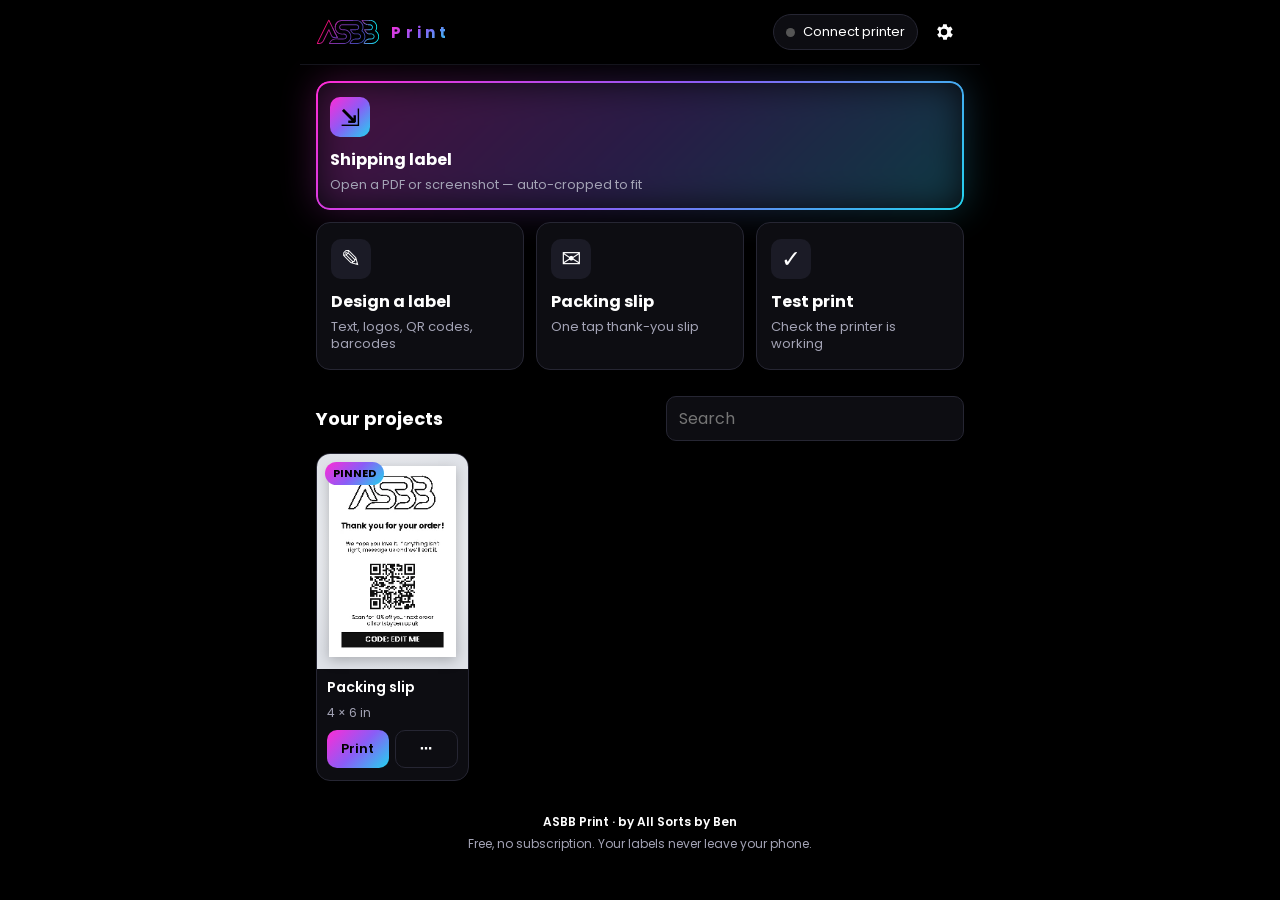
==== index.html @ d699a54e "ASBB Print v1.0.0: Bluetooth label printing, auto-crop, designer, projects Co-Authored-By: Claude Op" ====
<!doctype html>
<html lang="en-GB">
<head>
  <meta charset="utf-8">
  <meta name="viewport" content="width=device-width, initial-scale=1, viewport-fit=cover">
  <title>ASBB Print</title>
  <meta name="description" content="Free label printing for Phomemo PM-241 and other TSPL thermal printers. Auto-crop shipping labels, design labels and save projects. No subscription. By All Sorts by Ben.">
  <meta name="theme-color" content="#000000">
  <link rel="manifest" href="manifest.webmanifest">
  <link rel="icon" href="img/icon-192.png">
  <link rel="apple-touch-icon" href="img/apple-touch-icon.png">
  <link rel="preconnect" href="https://fonts.googleapis.com">
  <link rel="preconnect" href="https://fonts.gstatic.com" crossorigin>
  <link href="https://fonts.googleapis.com/css2?family=Poppins:ital,wght@0,400;0,600;0,700;1,400;1,700&display=swap" rel="stylesheet">
  <link rel="stylesheet" href="css/app.css">
  <script src="vendor/qrcode.js" defer></script>
  <script src="vendor/JsBarcode.all.min.js" defer></script>
  <script type="module" src="js/app.js"></script>
</head>
<body>
  <header class="topbar">
    <button class="brand" id="homeBtn" aria-label="ASBB Print home">
      <img src="img/asbb-logo.svg" alt="ASBB" class="brand-logo">
      <span class="brand-word">Print</span>
    </button>
    <div class="topbar-actions">
      <button class="chip" id="printerChip" aria-label="Printer connection"><span class="dot"></span><span class="chip-text">Connect printer</span></button>
      <button class="icon-btn" id="settingsBtn" aria-label="Settings">
        <svg viewBox="0 0 24 24" width="22" height="22" aria-hidden="true"><path fill="currentColor" d="M19.4 13a7.5 7.5 0 0 0 0-2l2-1.6-2-3.4-2.4 1a7 7 0 0 0-1.7-1L15 3.5h-4l-.4 2.5a7 7 0 0 0-1.7 1l-2.4-1-2 3.4L6.6 11a7.5 7.5 0 0 0 0 2l-2 1.6 2 3.4 2.4-1a7 7 0 0 0 1.7 1l.4 2.5h4l.4-2.5a7 7 0 0 0 1.7-1l2.4 1 2-3.4zM12 15.5a3.5 3.5 0 1 1 0-7 3.5 3.5 0 0 1 0 7z"/></svg>
      </button>
    </div>
  </header>

  <div id="notice" class="notice" hidden></div>

  <!-- HOME -->
  <main id="view-home" class="view">
    <section class="actions">
      <button class="action neon" id="actLabel">
        <span class="action-icon">⇲</span>
        <span class="action-title">Shipping label</span>
        <span class="action-sub">Open a PDF or screenshot — auto-cropped to fit</span>
      </button>
      <button class="action" id="actDesign">
        <span class="action-icon">✎</span>
        <span class="action-title">Design a label</span>
        <span class="action-sub">Text, logos, QR codes, barcodes</span>
      </button>
      <button class="action" id="actSlip">
        <span class="action-icon">✉</span>
        <span class="action-title">Packing slip</span>
        <span class="action-sub">One tap thank-you slip</span>
      </button>
      <button class="action" id="actTest">
        <span class="action-icon">✓</span>
        <span class="action-title">Test print</span>
        <span class="action-sub">Check the printer is working</span>
      </button>
    </section>
    <input type="file" id="fileInput" accept="application/pdf,image/*" hidden>

    <div id="installBanner" class="install-banner" hidden>
      <span>Add ASBB Print to your home screen for one-tap access.</span>
      <button class="btn small" id="installBtn">Install</button>
    </div>
    <div id="backupBanner" class="install-banner" hidden>
      <span>You've saved new projects. Back them up so they're safe if Chrome data is cleared.</span>
      <button class="btn small" id="backupNowBtn">Back up</button>
    </div>

    <section class="projects">
      <div class="section-head">
        <h2>Your projects</h2>
        <input type="search" id="projectSearch" placeholder="Search" aria-label="Search projects">
      </div>
      <div id="projectGrid" class="grid"></div>
      <p id="projectsEmpty" class="empty" hidden>Saved labels show here. Open one and tap <b>Print</b> to print it again in seconds.</p>
    </section>

    <footer class="foot">
      <a href="https://allsortsbyben.co.uk" target="_blank" rel="noopener">ASBB Print · by All Sorts by Ben</a>
      <span>Free, no subscription. Your labels never leave your phone.</span>
    </footer>
  </main>

  <!-- PRINT / PREVIEW -->
  <main id="view-job" class="view" hidden>
    <div class="subbar">
      <button class="icon-btn" data-back aria-label="Back">‹</button>
      <h1 id="jobTitle">Label</h1>
      <div class="pager" id="pager" hidden>
        <button class="icon-btn" id="pgPrev" aria-label="Previous page">‹</button>
        <span id="pgText">1 / 1</span>
        <button class="icon-btn" id="pgNext" aria-label="Next page">›</button>
      </div>
    </div>
    <div class="stage"><div class="paper"><canvas id="jobCanvas"></canvas></div></div>
    <div id="jobBusy" class="busy" hidden>Working…</div>

    <div class="panel" id="jobControls">
      <label class="field"><span>Label size</span><select id="jobSize"></select></label>
      <div class="field" id="cropField">
        <span>Crop</span>
        <div class="seg" id="cropSeg">
          <button data-v="auto" class="on">Auto</button><button data-v="none">Whole page</button><button data-v="manual">Manual</button>
        </div>
        <div class="row-btns">
          <button class="btn ghost small" id="nextArea">Try next area</button>
          <button class="btn ghost small" id="editCrop">Adjust crop</button>
        </div>
      </div>
      <div class="field" id="rotField">
        <span>Rotate</span>
        <div class="seg" id="rotSeg"><button data-v="auto" class="on">Auto</button><button data-v="0">0°</button><button data-v="90">90°</button><button data-v="180">180°</button><button data-v="270">270°</button></div>
      </div>
      <div class="field" id="fitField">
        <span>Fit</span>
        <div class="seg" id="fitSeg"><button data-v="fit" class="on">Fit</button><button data-v="fill">Fill</button><button data-v="stretch">Stretch</button></div>
      </div>
      <label class="field" id="marginField"><span>Margin <output id="marginOut">2 mm</output></span><input type="range" id="jobMargin" min="0" max="10" step="0.5" value="2"></label>
      <div class="field">
        <span>Look</span>
        <div class="seg" id="lookSeg"><button data-v="sharp" class="on">Sharp (barcodes)</button><button data-v="photo">Photo</button></div>
      </div>
      <label class="field" id="levelField"><span>Darkness of greys <output id="levelOut">160</output></span><input type="range" id="jobLevel" min="80" max="230" step="5" value="160"></label>
      <div class="field two">
        <label><span>Copies</span>
          <div class="stepper"><button id="cMinus" aria-label="Fewer">−</button><input id="jobCopies" type="number" min="1" max="999" value="1" inputmode="numeric"><button id="cPlus" aria-label="More">+</button></div>
        </label>
        <label id="pagesField"><span>Pages</span><select id="jobPages"><option value="all">All pages</option><option value="current">This page only</option></select></label>
      </div>
      <label class="field"><span>Packing slip after each label</span><select id="jobSlip"><option value="">None</option></select></label>
    </div>
    <div class="dock">
      <button class="btn ghost" id="jobSave">Save project</button>
      <button class="btn primary" id="jobPrint">Print</button>
    </div>
  </main>

  <!-- DESIGNER -->
  <main id="view-design" class="view" hidden>
    <div class="subbar">
      <button class="icon-btn" data-back aria-label="Back">‹</button>
      <input id="dName" class="title-input" value="New label" aria-label="Project name">
      <select id="dSize" class="mini-select" aria-label="Label size"></select>
    </div>
    <div class="stage"><div class="paper"><canvas id="dCanvas"></canvas></div></div>
    <div class="toolbar" id="dTools">
      <button data-add="text">Text</button>
      <button data-add="image">Image</button>
      <button data-add="logo">Logo</button>
      <button data-add="qr">QR</button>
      <button data-add="barcode">Barcode</button>
      <button data-add="rect">Box</button>
      <button data-add="line">Line</button>
      <button id="dData">Data</button>
    </div>
    <input type="file" id="dImageInput" accept="image/*" hidden>
    <input type="file" id="dCsvInput" accept=".csv,text/csv" hidden>
    <div class="panel" id="dProps"><p class="hint">Tap something on the label to edit it, drag to move, and drag the pink dot to resize.</p></div>
    <div class="dock">
      <button class="btn ghost" id="dSave">Save project</button>
      <button class="btn primary" id="dPrint">Preview &amp; print</button>
    </div>
  </main>

  <!-- CROP EDITOR -->
  <div id="cropModal" class="modal" hidden>
    <div class="modal-card wide">
      <div class="modal-head"><h2>Adjust crop</h2><button class="icon-btn" data-close aria-label="Close">✕</button></div>
      <p class="hint">Drag the box to move it, drag the corners to resize. Applies to every page.</p>
      <div class="crop-wrap"><canvas id="cropCanvas"></canvas></div>
      <div class="modal-foot"><button class="btn ghost" id="cropReset">Whole page</button><button class="btn primary" id="cropDone">Done</button></div>
    </div>
  </div>

  <!-- SETTINGS -->
  <div id="settingsModal" class="modal" hidden>
    <div class="modal-card">
      <div class="modal-head"><h2>Settings</h2><button class="icon-btn" data-close aria-label="Close">✕</button></div>

      <h3>Printer</h3>
      <p id="printerStatus" class="status">Not connected</p>
      <div class="stack">
        <button class="btn primary" id="connSerial">Connect Bluetooth printer</button>
        <div class="row-btns">
          <button class="btn ghost small" id="connBle">Bluetooth LE</button>
          <button class="btn ghost small" id="connUsb">USB cable</button>
          <button class="btn ghost small" id="connOff">Disconnect</button>
        </div>
        <p class="hint">First time: pair the printer in your phone's Bluetooth settings (it shows as <b>PM-241…</b>), then tap <b>Connect Bluetooth printer</b> and pick it.</p>
        <div class="row-btns">
          <button class="btn ghost small" id="testPrint">Test print</button>
          <button class="btn ghost small" id="feedBtn">Feed one label</button>
        </div>
      </div>

      <h3>Labels</h3>
      <label class="field"><span>Default label size</span><select id="sSize"></select></label>
      <div class="field two">
        <label><span>Custom width (mm)</span><input type="number" id="cW" min="10" max="120" step="0.1" placeholder="e.g. 70"></label>
        <label><span>Custom height (mm)</span><input type="number" id="cH" min="10" max="400" step="0.1" placeholder="e.g. 40"></label>
      </div>
      <button class="btn ghost small" id="addSize">Add custom size</button>
      <div id="customList" class="custom-list"></div>
      <label class="field"><span>Label type</span>
        <select id="sGapType"><option value="gap">Gaps between labels (most rolls &amp; fanfold)</option><option value="bline">Black mark on the back</option><option value="continuous">Continuous roll</option></select>
      </label>
      <label class="field"><span>Gap size <output id="gapOut">3 mm</output></span><input type="range" id="sGap" min="0" max="10" step="0.5" value="3"></label>
      <label class="field"><span>Print darkness <output id="densOut">8</output></span><input type="range" id="sDensity" min="1" max="15" step="1" value="8"></label>
      <label class="field"><span>Print speed</span><select id="sSpeed"><option value="">Printer default</option><option value="2">Slow (darker)</option><option value="4">Normal</option><option value="6">Fast</option></select></label>
      <div class="field two">
        <label><span>Shift right (mm)</span><input type="number" id="sOffX" min="0" max="20" step="0.5" value="0"></label>
        <label><span>Shift down (mm)</span><input type="number" id="sOffY" min="-20" max="20" step="0.5" value="0"></label>
      </div>
      <label class="check"><input type="checkbox" id="sFlip"> Print upside down (flip 180°)</label>
      <label class="check"><input type="checkbox" id="sInvert"> Test print came out as a negative (fix colours)</label>

      <h3>App</h3>
      <div class="row-btns">
        <button class="btn ghost small" id="installBtn2" hidden>Install app</button>
        <button class="btn ghost small" id="exportBtn">Back up projects</button>
        <button class="btn ghost small" id="importBtn">Restore backup</button>
      </div>
      <input type="file" id="importInput" accept="application/json,.json" hidden>
      <p class="hint small">ASBB Print works in Chrome on Android and in Chrome or Edge on a computer. iPhone and iPad browsers can't connect to Bluetooth printers.</p>
      <p class="hint small">Version <span id="appVersion"></span> · <a href="https://allsortsbyben.co.uk" target="_blank" rel="noopener">allsortsbyben.co.uk</a></p>
    </div>
  </div>

  <!-- PROJECT MENU -->
  <div id="menuModal" class="modal" hidden>
    <div class="modal-card small">
      <div class="modal-head"><h2 id="menuTitle">Project</h2><button class="icon-btn" data-close aria-label="Close">✕</button></div>
      <div class="stack" id="menuItems"></div>
    </div>
  </div>

  <div id="toast" class="toast" role="status" aria-live="polite"></div>
</body>
</html>
---- css/app.css ----
:root {
  color-scheme: dark;
  --bg: #000;
  --card: #0d0d12;
  --card-2: #15151d;
  --line: #262633;
  --text: #fff;
  --muted: #a3a3b5;
  --pink: #ff2bd6;
  --violet: #8b5cf6;
  --cyan: #22d3ee;
  --gold: #e3a82b;
  --grad: linear-gradient(135deg, var(--pink), var(--violet) 50%, var(--cyan));
  --radius: 14px;
  --safe-b: env(safe-area-inset-bottom, 0px);
}
* { box-sizing: border-box; }
html, body { margin: 0; background: var(--bg); color: var(--text); }
body {
  font-family: Poppins, ui-sans-serif, system-ui, "Segoe UI", Arial, sans-serif;
  -webkit-font-smoothing: antialiased;
  max-width: 680px;
  margin: 0 auto;
  min-height: 100dvh;
  overscroll-behavior-y: none;
}
button, input, select, textarea { font: inherit; color: inherit; }
button { cursor: pointer; }
:focus-visible { outline: 2px solid var(--gold); outline-offset: 3px; border-radius: 6px; }
[hidden] { display: none !important; }
a { color: var(--cyan); }

/* top bar */
.topbar {
  position: sticky; top: 0; z-index: 20;
  display: flex; align-items: center; justify-content: space-between; gap: 8px;
  padding: 12px 16px; background: rgba(0, 0, 0, .86); backdrop-filter: blur(10px);
  border-bottom: 1px solid #14141c;
}
.brand { display: flex; align-items: center; gap: 10px; background: none; border: 0; padding: 0; }
.brand-logo { height: 26px; width: auto; display: block; }
.brand-word { font-weight: 700; letter-spacing: .28em; font-size: 15px; background: var(--grad); -webkit-background-clip: text; background-clip: text; color: transparent; }
.topbar-actions { display: flex; gap: 6px; align-items: center; }
.icon-btn { background: none; border: 0; width: 40px; height: 40px; border-radius: 10px; display: grid; place-items: center; font-size: 26px; line-height: 1; color: var(--text); }
.icon-btn:active { background: #1a1a24; }
.chip { display: flex; align-items: center; gap: 8px; padding: 7px 12px; border-radius: 999px; border: 1px solid var(--line); background: var(--card); font-size: 13px; max-width: 52vw; }
.chip-text { white-space: nowrap; overflow: hidden; text-overflow: ellipsis; }
.chip .dot { width: 9px; height: 9px; border-radius: 50%; background: #555; flex: none; }
.chip.on .dot { background: #34d399; box-shadow: 0 0 8px #34d399; }
.chip.busy .dot { background: var(--gold); box-shadow: 0 0 8px var(--gold); }

.notice { margin: 12px 16px 0; padding: 12px 14px; border-radius: 12px; background: #2a1f05; border: 1px solid #5c4410; color: #f8e3b0; font-size: 14px; }

.view { padding: 16px 16px calc(110px + var(--safe-b)); }
#view-home { padding-bottom: 32px; }

/* home actions */
.actions { display: grid; grid-template-columns: 1fr 1fr; gap: 12px; }
.action {
  position: relative; text-align: left; border: 1px solid var(--line); background: var(--card);
  border-radius: var(--radius); padding: 16px 14px; display: flex; flex-direction: column; gap: 4px; min-height: 128px;
  transition: transform .12s ease, border-color .12s ease;
}
.action:active { transform: scale(.98); }
.action.neon { grid-column: 1 / -1; min-height: 120px; border: 0; background: #07070b; z-index: 0; }
.action.neon::before { content: ""; position: absolute; inset: 0; border-radius: inherit; padding: 2px; background: var(--grad); -webkit-mask: linear-gradient(#000 0 0) content-box, linear-gradient(#000 0 0); -webkit-mask-composite: xor; mask-composite: exclude; z-index: -1; }
.action.neon::after { content: ""; position: absolute; inset: 0; border-radius: inherit; background: var(--grad); filter: blur(18px); opacity: .25; z-index: -2; }
.action-icon { font-size: 24px; width: 40px; height: 40px; display: grid; place-items: center; border-radius: 10px; background: #1b1b26; margin-bottom: 6px; }
.action.neon .action-icon { background: var(--grad); color: #000; font-weight: 700; }
.action-title { font-weight: 700; font-size: 16px; }
.action-sub { color: var(--muted); font-size: 13px; line-height: 1.35; }

.install-banner { display: flex; align-items: center; gap: 12px; justify-content: space-between; margin-top: 14px; padding: 12px 14px; border-radius: 12px; border: 1px solid var(--line); background: var(--card); font-size: 14px; }

/* projects */
.projects { margin-top: 26px; }
.section-head { display: flex; align-items: center; justify-content: space-between; gap: 12px; margin-bottom: 12px; }
.section-head h2 { font-size: 18px; margin: 0; }
.section-head input { width: 46%; min-width: 120px; padding: 9px 12px; border-radius: 10px; border: 1px solid var(--line); background: var(--card); }
.grid { display: grid; grid-template-columns: repeat(auto-fill, minmax(150px, 1fr)); gap: 12px; }
.tile { border: 1px solid var(--line); background: var(--card); border-radius: var(--radius); overflow: hidden; display: flex; flex-direction: column; position: relative; }
.tile-thumb { aspect-ratio: 1 / 1; display: grid; place-items: center; background: radial-gradient(circle at 50% 44%, #f6f7f9 5%, #dfe2e8 85%); border: 0; padding: 12px; width: 100%; }
.tile-thumb img { max-width: 100%; max-height: 100%; box-shadow: 0 3px 12px rgba(0, 0, 0, .25); background: #fff; }
.tile-body { padding: 10px 10px 12px; display: flex; flex-direction: column; gap: 8px; }
.tile-name { font-weight: 600; font-size: 14px; line-height: 1.25; overflow: hidden; display: -webkit-box; -webkit-line-clamp: 2; -webkit-box-orient: vertical; }
.tile-meta { color: var(--muted); font-size: 12px; }
.tile-row { display: flex; gap: 6px; }
.tile-row .btn { flex: 1; }
.pin { position: absolute; top: 8px; left: 8px; background: var(--grad); color: #000; font-size: 11px; font-weight: 700; padding: 3px 8px; border-radius: 999px; }
.empty { color: var(--muted); font-size: 14px; line-height: 1.5; border: 1px dashed var(--line); border-radius: var(--radius); padding: 18px; }

.foot { margin-top: 32px; display: flex; flex-direction: column; gap: 4px; align-items: center; font-size: 12px; color: var(--muted); text-align: center; }
.foot a { color: var(--text); text-decoration: none; font-weight: 600; }

/* buttons */
.btn { border: 1px solid var(--line); background: var(--card-2); border-radius: 12px; padding: 12px 18px; font-weight: 600; font-size: 15px; }
.btn.small { padding: 8px 12px; font-size: 13px; border-radius: 10px; }
.btn.primary { border: 0; background: var(--grad); color: #000; }
.btn.ghost { background: transparent; }
.btn:disabled { opacity: .5; }
.btn:active { transform: translateY(1px); }
.row-btns { display: flex; flex-wrap: wrap; gap: 8px; }
.stack { display: flex; flex-direction: column; gap: 10px; }

/* sub views */
.subbar { display: flex; align-items: center; gap: 8px; margin: -4px -6px 10px; }
.subbar h1 { font-size: 17px; margin: 0; flex: 1; white-space: nowrap; overflow: hidden; text-overflow: ellipsis; }
.pager { display: flex; align-items: center; gap: 2px; font-size: 13px; color: var(--muted); }
.title-input { flex: 1; min-width: 0; background: transparent; border: 1px solid transparent; border-radius: 10px; padding: 8px 10px; font-weight: 700; font-size: 16px; }
.title-input:focus { border-color: var(--line); background: var(--card); outline: none; }
.mini-select { max-width: 40%; padding: 8px; border-radius: 10px; border: 1px solid var(--line); background: var(--card); font-size: 13px; }

.stage { display: grid; place-items: center; padding: 18px 10px; background: radial-gradient(circle at 50% 40%, #191925, #08080c 75%); border-radius: var(--radius); border: 1px solid #16161f; }
.paper { background: #fff; box-shadow: 0 10px 30px rgba(0, 0, 0, .6), 0 0 0 1px rgba(255, 255, 255, .08); line-height: 0; border-radius: 4px; overflow: hidden; }
.paper canvas { display: block; max-width: min(78vw, 420px); max-height: 52vh; width: auto; height: auto; touch-action: none; image-rendering: auto; }
.busy { text-align: center; color: var(--muted); font-size: 13px; margin-top: 8px; }

.panel { margin-top: 14px; display: flex; flex-direction: column; gap: 14px; background: var(--card); border: 1px solid var(--line); border-radius: var(--radius); padding: 14px; }
.field { display: flex; flex-direction: column; gap: 6px; font-size: 13px; color: var(--muted); }
.field > span, .field label > span { display: flex; justify-content: space-between; }
.field output { color: var(--text); }
.field.two { flex-direction: row; gap: 10px; }
.field.two > label { flex: 1; display: flex; flex-direction: column; gap: 6px; }
select, input[type="number"], input[type="text"], textarea {
  width: 100%; padding: 10px 12px; border-radius: 10px; border: 1px solid var(--line); background: #08080c; color: var(--text); font-size: 15px;
}
textarea { min-height: 70px; resize: vertical; }
input[type="range"] { width: 100%; accent-color: var(--pink); }
.seg { display: flex; flex-wrap: wrap; gap: 4px; background: #08080c; border: 1px solid var(--line); border-radius: 11px; padding: 3px; }
.seg button { flex: 1; border: 0; background: transparent; padding: 8px 6px; border-radius: 8px; font-size: 13px; color: var(--muted); white-space: nowrap; }
.seg button.on { background: var(--grad); color: #000; font-weight: 600; }
.stepper { display: flex; align-items: stretch; border: 1px solid var(--line); border-radius: 10px; overflow: hidden; background: #08080c; }
.stepper button { width: 44px; border: 0; background: #14141c; font-size: 20px; }
.stepper input { border: 0; border-radius: 0; text-align: center; background: transparent; -moz-appearance: textfield; }
.stepper input::-webkit-inner-spin-button { -webkit-appearance: none; }
.check { display: flex; align-items: center; gap: 10px; font-size: 14px; color: var(--text); padding: 4px 0; }
.check input { width: 20px; height: 20px; accent-color: var(--pink); }
.hint { color: var(--muted); font-size: 13px; line-height: 1.45; margin: 0; }
.hint.small { font-size: 12px; }

.dock {
  position: fixed; left: 50%; transform: translateX(-50%); bottom: 0; width: 100%; max-width: 680px; z-index: 15;
  display: flex; gap: 10px; padding: 12px 16px calc(12px + var(--safe-b)); background: linear-gradient(transparent, #000 30%);
}
.dock .btn { flex: 1; padding: 15px; }
.dock .btn.primary { flex: 1.4; }

.toolbar { display: flex; gap: 6px; overflow-x: auto; margin-top: 12px; padding-bottom: 4px; scrollbar-width: none; }
.toolbar button { flex: none; border: 1px solid var(--line); background: var(--card); border-radius: 10px; padding: 9px 14px; font-size: 14px; font-weight: 600; }
.toolbar button:active { background: #1d1d28; }
.prop-row { display: flex; gap: 8px; flex-wrap: wrap; }
.prop-row > * { flex: 1; }

/* modals */
.modal { position: fixed; inset: 0; z-index: 40; background: rgba(0, 0, 0, .7); display: flex; align-items: flex-end; justify-content: center; }
.modal-card { width: 100%; max-width: 680px; max-height: 92dvh; overflow-y: auto; background: #0b0b10; border: 1px solid var(--line); border-bottom: 0; border-radius: 20px 20px 0 0; padding: 16px 18px calc(24px + var(--safe-b)); }
.modal-card.small { max-width: 420px; }
.modal-head { display: flex; align-items: center; justify-content: space-between; margin-bottom: 6px; }
.modal-head h2 { margin: 0; font-size: 19px; }
.modal-card h3 { font-size: 13px; text-transform: uppercase; letter-spacing: .12em; color: var(--muted); margin: 22px 0 10px; }
.modal-card .field { margin-bottom: 12px; }
.modal-foot { display: flex; gap: 10px; margin-top: 14px; }
.modal-foot .btn { flex: 1; }
.status { margin: 0 0 12px; font-size: 14px; }
.status.ok { color: #34d399; }
.crop-wrap { margin-top: 12px; display: grid; place-items: center; background: #15151d; border-radius: 12px; padding: 10px; }
.crop-wrap canvas { max-width: 100%; max-height: 62dvh; touch-action: none; display: block; }
.custom-list { display: flex; flex-wrap: wrap; gap: 6px; margin: 10px 0 4px; }
.custom-list span { display: inline-flex; align-items: center; gap: 6px; padding: 5px 10px; border-radius: 999px; border: 1px solid var(--line); font-size: 12px; }
.custom-list button { background: none; border: 0; color: var(--muted); padding: 0; }

.toast { position: fixed; left: 50%; bottom: calc(96px + var(--safe-b)); transform: translateX(-50%) translateY(20px); opacity: 0; pointer-events: none; z-index: 60; background: #fff; color: #000; padding: 11px 18px; border-radius: 999px; font-size: 14px; font-weight: 600; transition: all .2s ease; max-width: 90vw; text-align: center; }
.toast.show { opacity: 1; transform: translateX(-50%) translateY(0); }
.toast.err { background: #ffdede; color: #6b0000; }

@media (min-width: 600px) {
  .actions { grid-template-columns: repeat(3, 1fr); }
  .action.neon { grid-row: span 1; }
  .modal { align-items: center; }
  .modal-card { border-radius: 20px; border-bottom: 1px solid var(--line); }
}
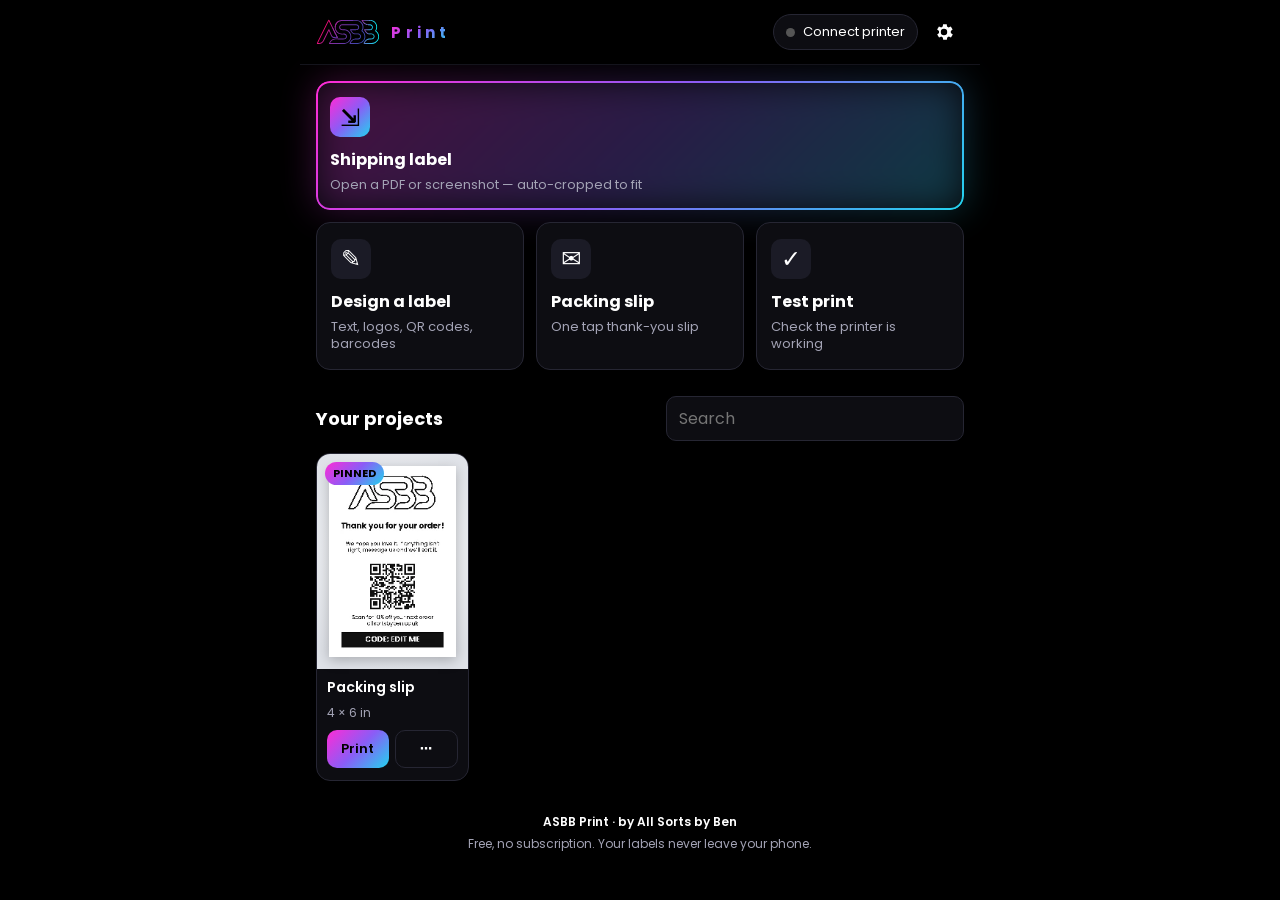
==== commit 5ad51cfa: "1.2.1: Bluetooth LE is the main connect button; reconnect only to the chosen printer - The PM2410BT " ====
--- a/index.html
+++ b/index.html
@@ -182,13 +182,14 @@
       <h3>Printer</h3>
       <p id="printerStatus" class="status">Not connected</p>
       <div class="stack">
-        <button class="btn primary" id="connSerial">Connect Bluetooth printer</button>
+        <button class="btn primary" id="connBle">Connect Bluetooth printer</button>
         <div class="row-btns">
-          <button class="btn ghost small" id="connBle">Bluetooth LE</button>
+          <button class="btn ghost small" id="connSerial">Bluetooth Classic</button>
           <button class="btn ghost small" id="connUsb">USB cable</button>
           <button class="btn ghost small" id="connOff">Disconnect</button>
         </div>
-        <p class="hint">First time: pair the printer in your phone's Bluetooth settings (it shows as <b>PM-241…</b>), then tap <b>Connect Bluetooth printer</b> and pick it.</p>
+        <p class="hint">Switch the printer on, tap <b>Connect Bluetooth printer</b> and pick it from the list (the PM-241 shows as <b>PM2410BT…</b>). No pairing in your phone's settings is needed. If it isn't listed, try <b>Bluetooth Classic</b> after pairing it in your phone's Bluetooth settings.</p>
+        <p class="hint small" id="diag"></p>
         <div class="row-btns">
           <button class="btn ghost small" id="testPrint">Test print</button>
           <button class="btn ghost small" id="feedBtn">Feed one label</button>
@@ -213,6 +214,9 @@
         <label><span>Shift right (mm)</span><input type="number" id="sOffX" min="0" max="20" step="0.5" value="0"></label>
         <label><span>Shift down (mm)</span><input type="number" id="sOffY" min="-20" max="20" step="0.5" value="0"></label>
       </div>
+      <label class="field"><span>Printer language</span>
+        <select id="sFormat"><option value="lzo">Phomemo / Labelife printers (default)</option><option value="plain">Standard TSPL (other brands)</option></select>
+      </label>
       <label class="check"><input type="checkbox" id="sFlip"> Print upside down (flip 180°)</label>
       <label class="check"><input type="checkbox" id="sInvert"> Test print came out as a negative (fix colours)</label>
 
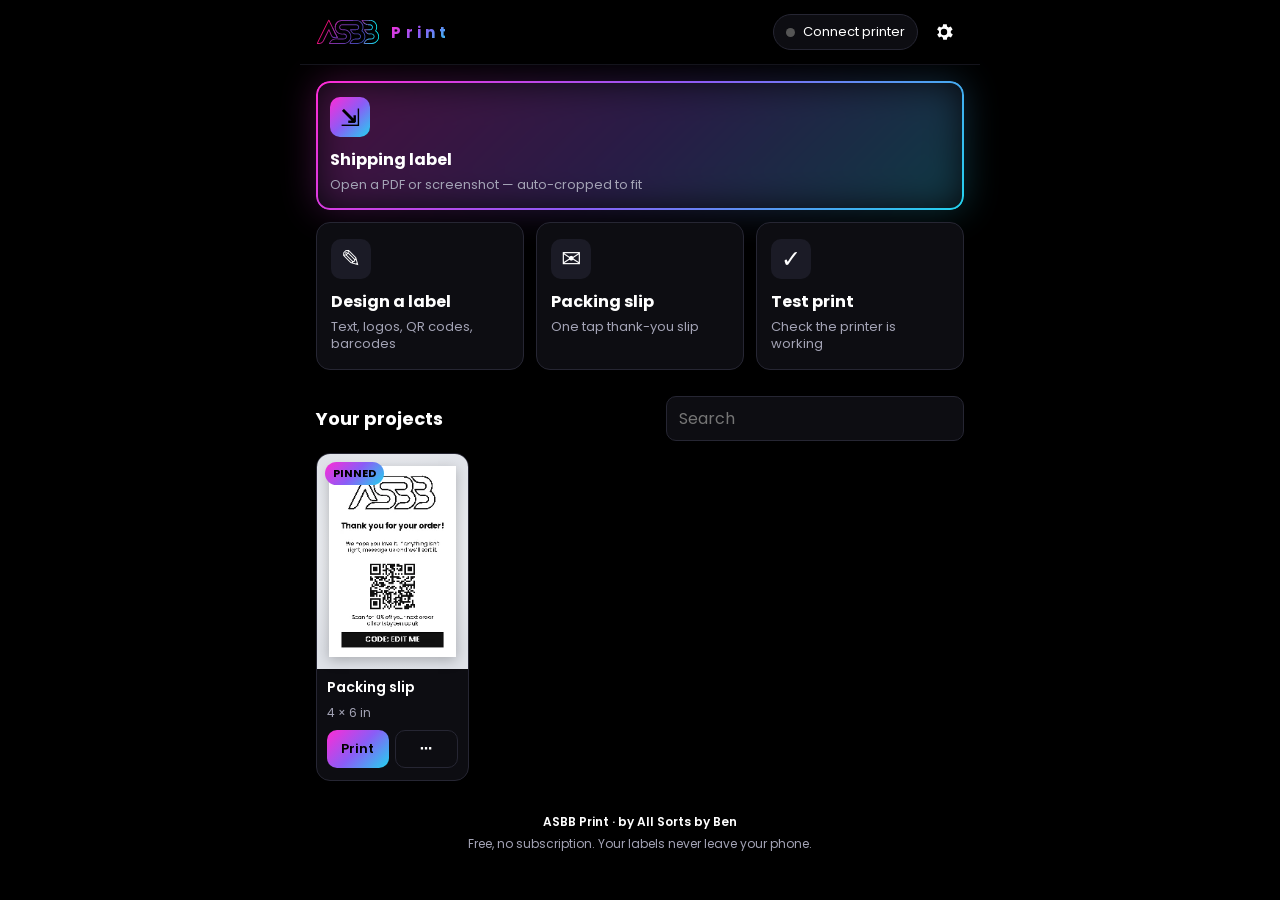
==== commit 8c260bc2: "1.2.7: send as fast as the printer asks; Standard TSPL is the default The PM-241's Bluetooth chip gr" ====
--- a/index.html
+++ b/index.html
@@ -194,6 +194,11 @@
           <button class="btn ghost small" id="testPrint">Test print</button>
           <button class="btn ghost small" id="feedBtn">Feed one label</button>
         </div>
+        <details class="btlog">
+          <summary>Bluetooth log</summary>
+          <pre id="btLog"></pre>
+          <button class="btn ghost small" id="btLogCopy">Copy log</button>
+        </details>
       </div>
 
       <h3>Labels</h3>
@@ -215,7 +220,7 @@
         <label><span>Shift down (mm)</span><input type="number" id="sOffY" min="-20" max="20" step="0.5" value="0"></label>
       </div>
       <label class="field"><span>Printer language</span>
-        <select id="sFormat"><option value="lzo">Phomemo / Labelife printers (default)</option><option value="plain">Standard TSPL (other brands)</option></select>
+        <select id="sFormat"><option value="plain">Standard TSPL (default, works with the PM-241)</option><option value="lzo">Compressed (some Phomemo printers)</option></select>
       </label>
       <label class="check"><input type="checkbox" id="sFlip"> Print upside down (flip 180°)</label>
       <label class="check"><input type="checkbox" id="sInvert"> Test print came out as a negative (fix colours)</label>
--- a/css/app.css
+++ b/css/app.css
@@ -179,3 +179,5 @@
   .modal { align-items: center; }
   .modal-card { border-radius: 20px; border-bottom: 1px solid var(--line); }
 }
+.btlog summary { cursor: pointer; font-size: 13px; color: var(--muted); padding: 6px 0; }
+.btlog pre { max-height: 220px; overflow: auto; font-size: 11px; line-height: 1.4; white-space: pre-wrap; word-break: break-word; background: rgba(127,127,127,.12); border-radius: 8px; padding: 8px; margin: 4px 0 8px; }
